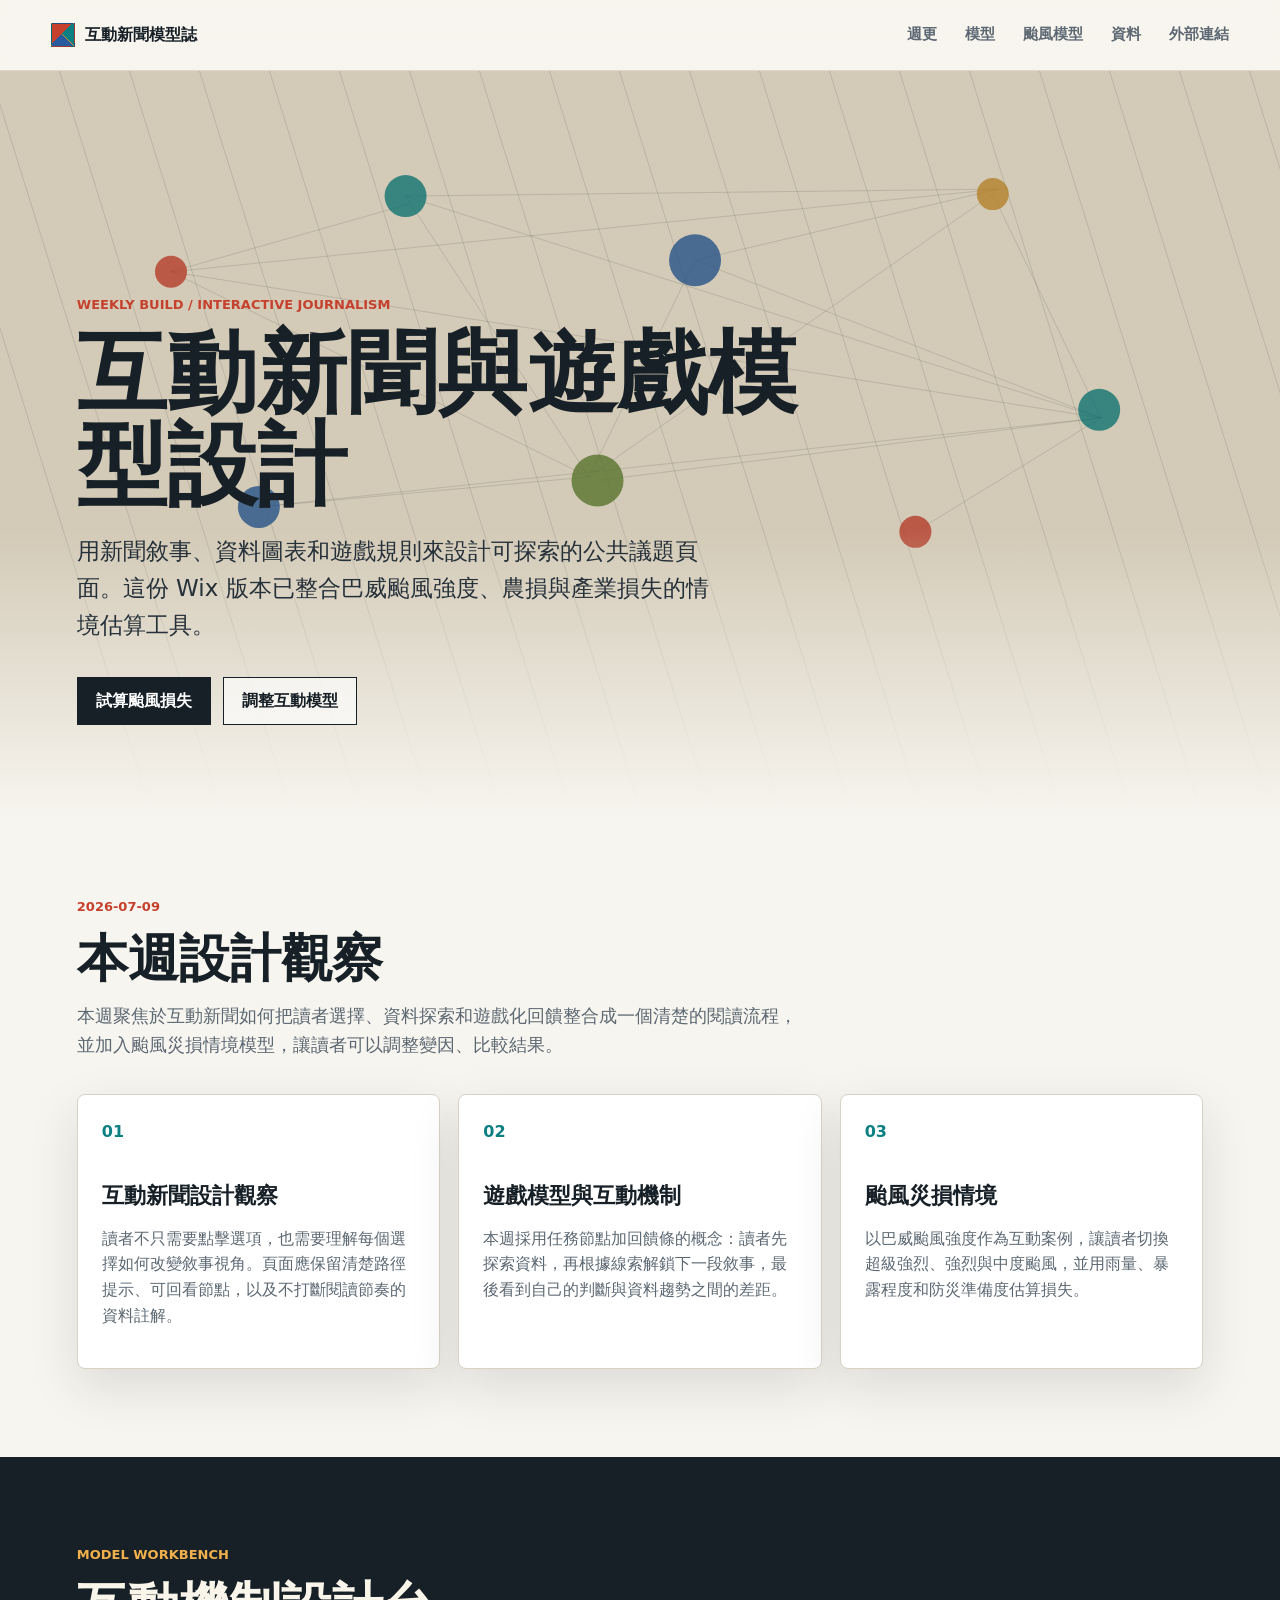
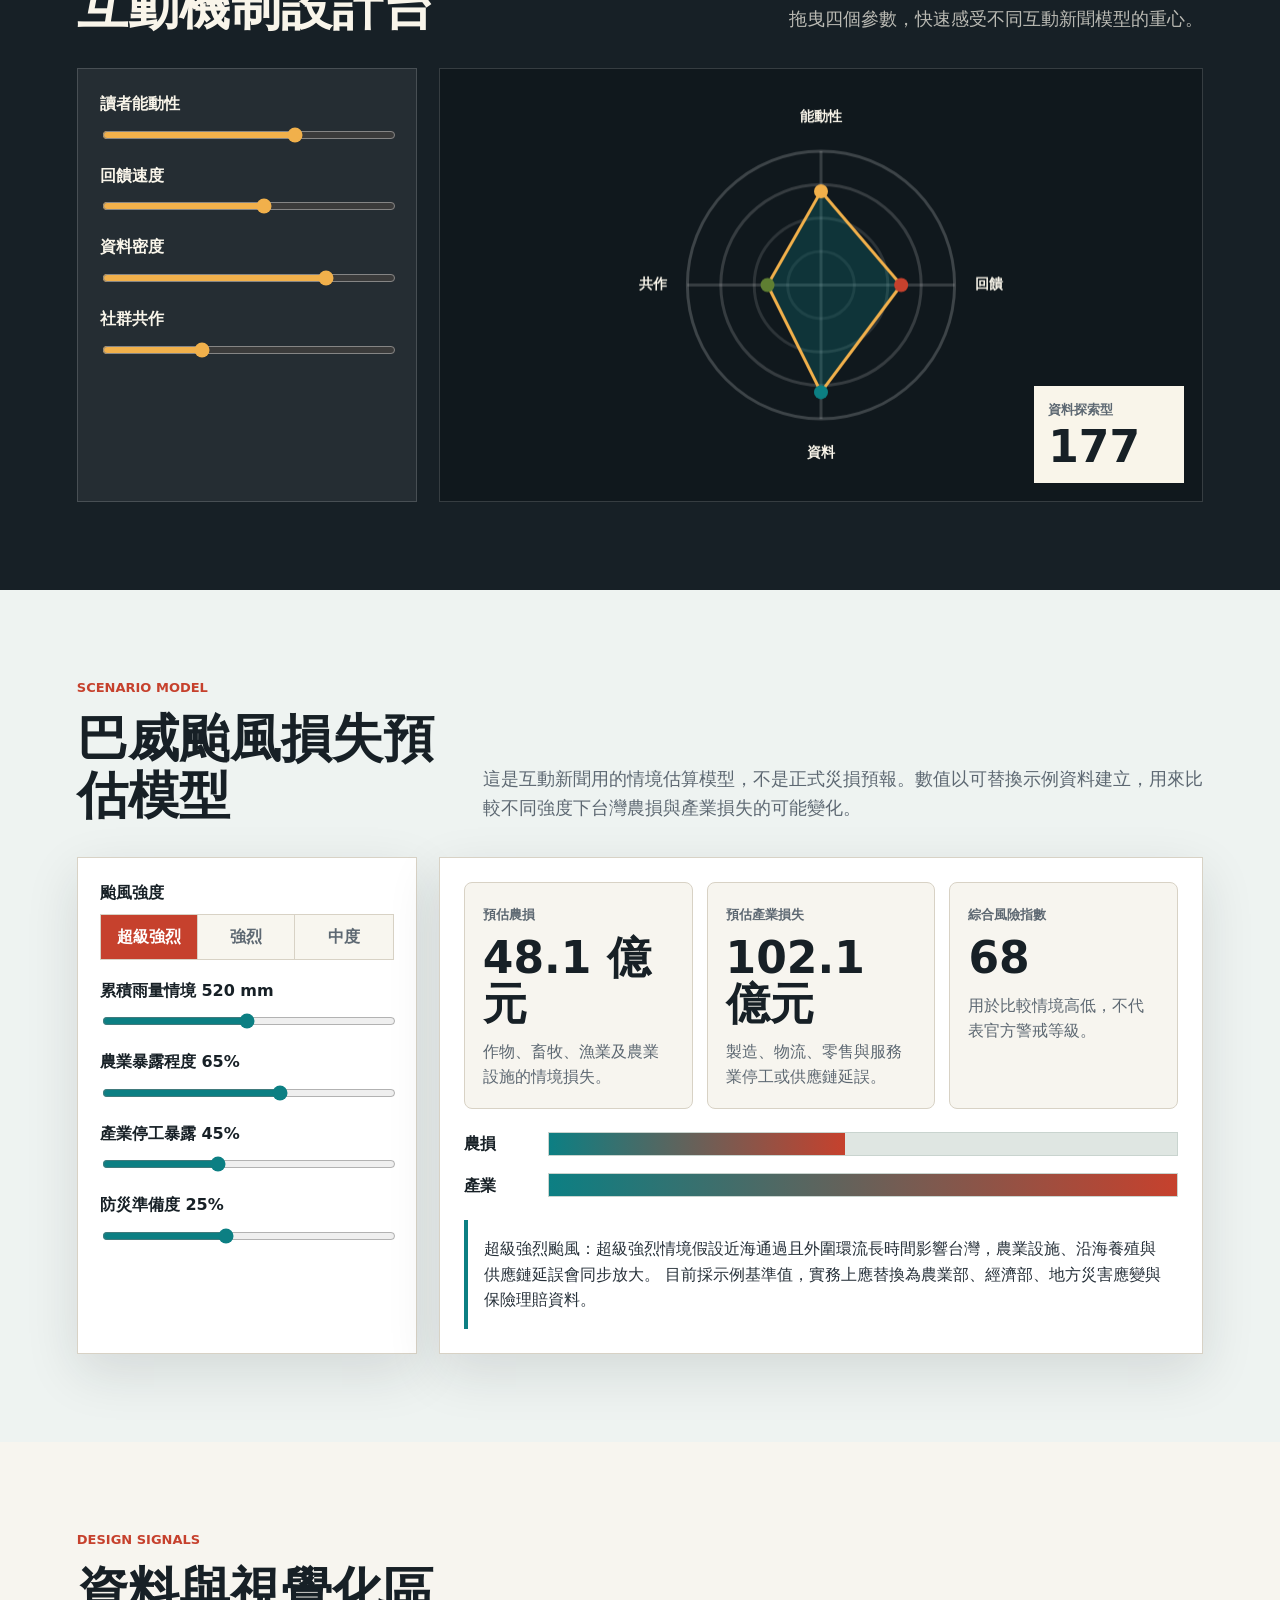
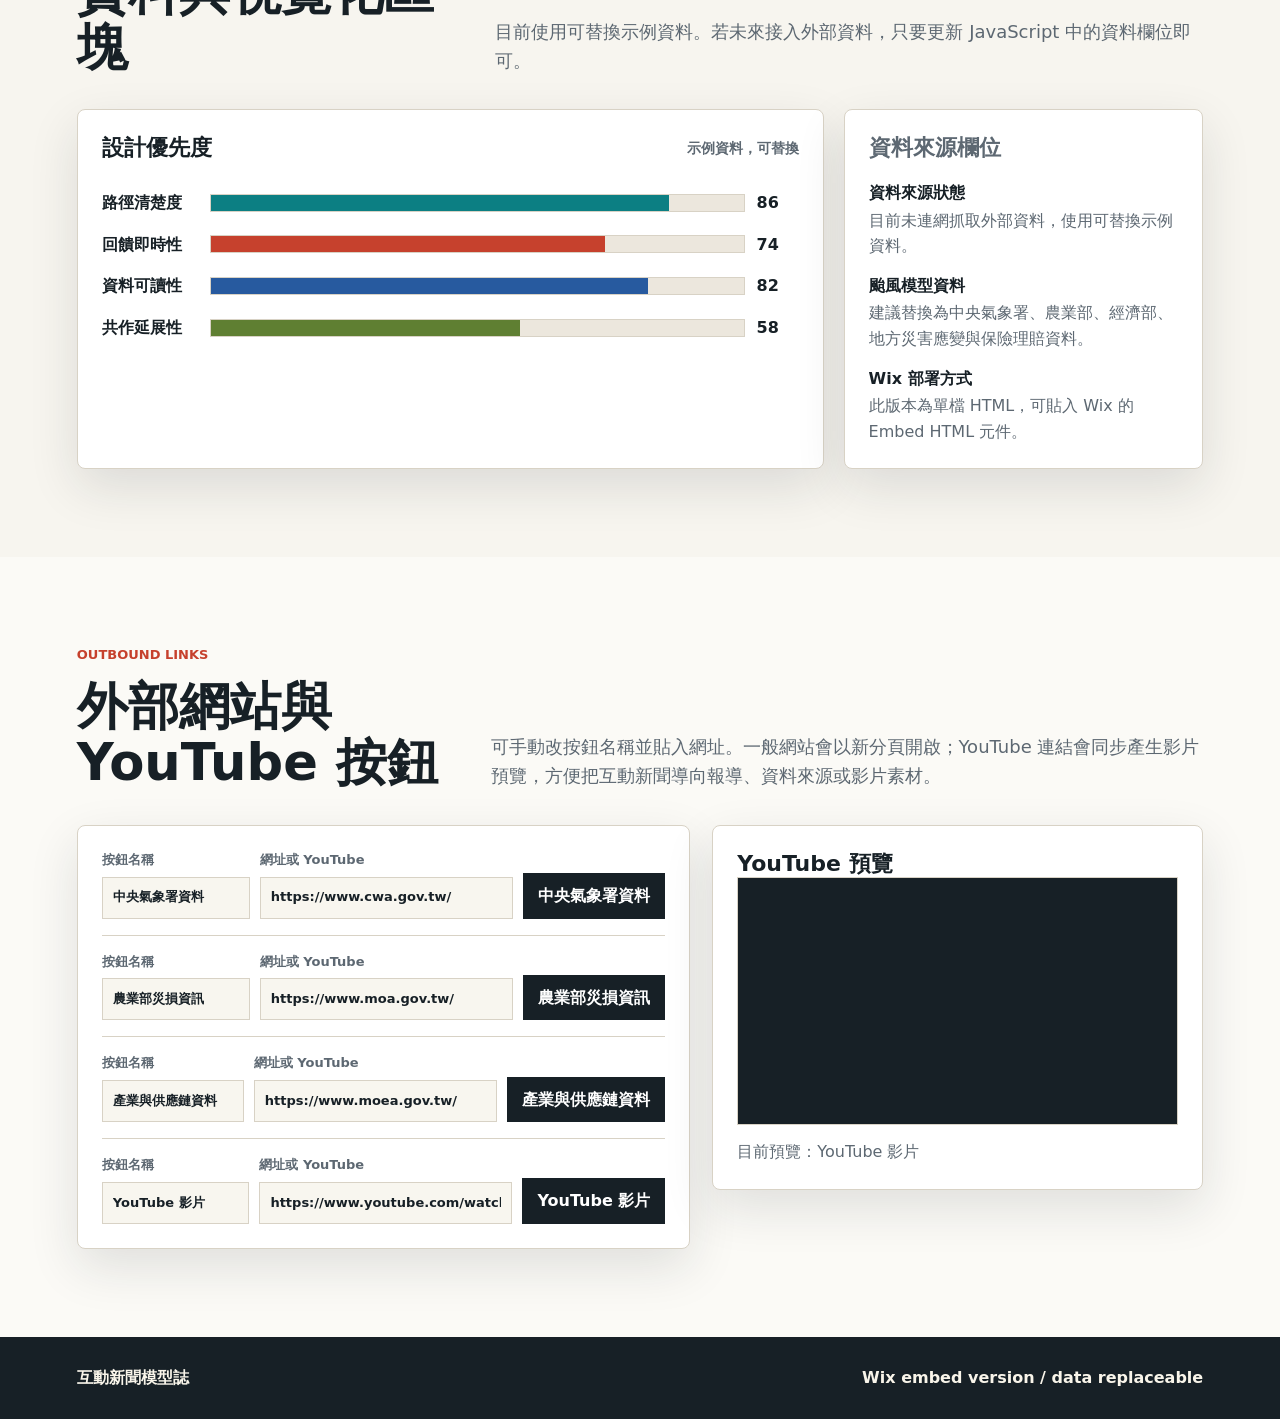
==== index.html @ fbb97464 "Add interactive news webpage" ====
<!doctype html>
<html lang="zh-Hant">
  <head>
    <meta charset="utf-8">
    <meta name="viewport" content="width=device-width, initial-scale=1">
    <title>互動新聞與遊戲模型設計</title>
    <style>
      :root {
        color-scheme: light;
        --ink: #172026;
        --muted: #5d6872;
        --paper: #f7f5ef;
        --surface: #ffffff;
        --line: #d8d2c5;
        --red: #c6412d;
        --teal: #0c7f83;
        --blue: #275a9f;
        --green: #5f7f32;
        --gold: #c6902f;
        --shadow: 0 18px 50px rgba(23, 32, 38, 0.12);
      }

      * {
        box-sizing: border-box;
      }

      html {
        scroll-behavior: smooth;
      }

      body {
        margin: 0;
        min-width: 320px;
        color: var(--ink);
        background: var(--paper);
        font-family: "Noto Sans TC", "Microsoft JhengHei", system-ui, sans-serif;
        line-height: 1.6;
      }

      a {
        color: inherit;
        text-decoration: none;
      }

      .site-header {
        position: sticky;
        top: 0;
        z-index: 20;
        display: flex;
        align-items: center;
        justify-content: space-between;
        width: 100%;
        padding: 16px clamp(18px, 4vw, 56px);
        background: rgba(247, 245, 239, 0.94);
        border-bottom: 1px solid rgba(216, 210, 197, 0.78);
        backdrop-filter: blur(16px);
      }

      .brand,
      .site-nav,
      .hero-actions,
      .chart-head,
      .site-footer {
        display: flex;
        align-items: center;
      }

      .brand {
        gap: 10px;
        font-weight: 800;
      }

      .brand-mark {
        width: 24px;
        height: 24px;
        background:
          linear-gradient(135deg, var(--red) 0 45%, transparent 45%),
          linear-gradient(225deg, var(--teal) 0 48%, transparent 48%),
          linear-gradient(45deg, var(--blue) 0 50%, var(--gold) 50%);
        border: 1px solid rgba(23, 32, 38, 0.24);
      }

      .site-nav {
        gap: clamp(10px, 2.5vw, 28px);
        color: var(--muted);
        font-size: 15px;
        font-weight: 700;
      }

      .site-nav a {
        padding: 6px 0;
        border-bottom: 2px solid transparent;
      }

      .site-nav a:hover {
        color: var(--ink);
        border-color: var(--red);
      }

      .hero {
        position: relative;
        min-height: 82vh;
        overflow: hidden;
        display: grid;
        align-items: end;
        padding: 92px clamp(20px, 6vw, 88px) 84px;
        background: #e8e3d8;
      }

      .hero::after {
        position: absolute;
        inset: auto 0 0;
        height: 38%;
        content: "";
        background: linear-gradient(0deg, rgba(247, 245, 239, 0.97), rgba(247, 245, 239, 0));
        pointer-events: none;
      }

      .hero-canvas {
        position: absolute;
        inset: 0;
        width: 100%;
        height: 100%;
        mix-blend-mode: multiply;
      }

      .hero-content {
        position: relative;
        z-index: 2;
        max-width: 820px;
      }

      .eyebrow {
        margin: 0 0 12px;
        color: var(--red);
        font-size: 13px;
        font-weight: 900;
        letter-spacing: 0;
        text-transform: uppercase;
      }

      h1,
      h2,
      h3,
      p {
        overflow-wrap: anywhere;
      }

      h1 {
        margin: 0;
        max-width: 780px;
        font-size: clamp(42px, 7vw, 94px);
        line-height: 1.02;
        letter-spacing: 0;
      }

      h2 {
        margin: 0;
        font-size: clamp(30px, 4vw, 56px);
        line-height: 1.1;
        letter-spacing: 0;
      }

      h3 {
        margin: 0;
        font-size: 22px;
        line-height: 1.25;
      }

      .hero-copy {
        max-width: 650px;
        margin: 22px 0 0;
        color: #263039;
        font-size: clamp(18px, 2vw, 23px);
      }

      .hero-actions {
        flex-wrap: wrap;
        gap: 12px;
        margin-top: 34px;
      }

      .primary-action,
      .secondary-action {
        min-height: 46px;
        padding: 10px 18px;
        border: 1px solid var(--ink);
        font-weight: 900;
      }

      .primary-action {
        color: #fff;
        background: var(--ink);
      }

      .secondary-action {
        background: rgba(255, 255, 255, 0.64);
      }

      .section {
        padding: 88px clamp(20px, 6vw, 88px);
      }

      .section-head {
        max-width: 860px;
        margin-bottom: 34px;
      }

      .section-head.compact {
        display: flex;
        align-items: end;
        justify-content: space-between;
        gap: 24px;
        max-width: none;
      }

      .section-head p:not(.eyebrow) {
        max-width: 720px;
        margin: 16px 0 0;
        color: var(--muted);
        font-size: 18px;
      }

      .feature-grid {
        display: grid;
        grid-template-columns: repeat(3, minmax(0, 1fr));
        gap: 18px;
      }

      .feature-card,
      .chart-panel,
      .notes-panel,
      .typhoon-controls,
      .typhoon-results {
        border: 1px solid var(--line);
        background: var(--surface);
        box-shadow: var(--shadow);
      }

      .feature-card {
        min-height: 250px;
        padding: 24px;
        border-radius: 8px;
      }

      .card-index {
        display: inline-block;
        margin-bottom: 38px;
        color: var(--teal);
        font-weight: 900;
      }

      .feature-card p,
      .notes-panel {
        color: var(--muted);
      }

      .model-section {
        color: #f9f5ea;
        background: #172026;
      }

      .model-section .eyebrow {
        color: #f1b04b;
      }

      .model-section .section-head p:not(.eyebrow) {
        color: rgba(249, 245, 234, 0.72);
      }

      .workbench,
      .typhoon-model {
        display: grid;
        grid-template-columns: minmax(230px, 340px) minmax(0, 1fr);
        gap: 22px;
        align-items: stretch;
      }

      .control-panel,
      .typhoon-controls {
        display: grid;
        align-content: start;
        gap: 18px;
        padding: 22px;
      }

      .control-panel {
        border: 1px solid rgba(255, 255, 255, 0.16);
        background: rgba(255, 255, 255, 0.06);
      }

      .control-panel label,
      .typhoon-controls label,
      .control-group {
        display: grid;
        gap: 8px;
        font-weight: 800;
      }

      input[type="range"] {
        width: 100%;
        accent-color: var(--teal);
      }

      .control-panel input[type="range"] {
        accent-color: #f1b04b;
      }

      .model-stage {
        position: relative;
        min-height: 420px;
        overflow: hidden;
        border: 1px solid rgba(255, 255, 255, 0.16);
        background: #10181d;
      }

      #modelCanvas {
        display: block;
        width: 100%;
        height: 100%;
      }

      .model-readout {
        position: absolute;
        right: 18px;
        bottom: 18px;
        display: grid;
        gap: 4px;
        min-width: 150px;
        padding: 14px;
        color: var(--ink);
        background: #f9f5ea;
      }

      .model-readout span,
      .impact-card span {
        color: var(--muted);
        font-size: 13px;
        font-weight: 900;
      }

      .model-readout strong {
        font-size: 44px;
        line-height: 1;
      }

      .typhoon-section {
        background: #eef3f1;
      }

      .segmented-control {
        display: grid;
        grid-template-columns: repeat(3, minmax(0, 1fr));
        border: 1px solid var(--line);
      }

      .segmented-control button {
        min-height: 44px;
        padding: 8px 10px;
        color: var(--muted);
        background: #f8f6ef;
        border: 0;
        border-right: 1px solid var(--line);
        font: inherit;
        font-weight: 900;
        cursor: pointer;
      }

      .segmented-control button:last-child {
        border-right: 0;
      }

      .segmented-control button.is-active {
        color: #fff;
        background: var(--red);
      }

      .typhoon-results {
        display: grid;
        gap: 22px;
        padding: 24px;
      }

      .impact-cards {
        display: grid;
        grid-template-columns: repeat(3, minmax(0, 1fr));
        gap: 14px;
      }

      .impact-card {
        min-height: 172px;
        padding: 18px;
        background: #f7f5ef;
        border: 1px solid var(--line);
        border-radius: 8px;
      }

      .impact-card strong {
        display: block;
        margin-top: 8px;
        font-size: clamp(28px, 4vw, 44px);
        line-height: 1.05;
      }

      .impact-card p {
        margin: 12px 0 0;
        color: var(--muted);
      }

      .loss-chart,
      .bar-chart {
        display: grid;
        gap: 16px;
      }

      .loss-row,
      .bar-row {
        display: grid;
        grid-template-columns: 96px minmax(0, 1fr) 42px;
        gap: 12px;
        align-items: center;
        font-weight: 900;
      }

      .loss-row {
        grid-template-columns: 72px minmax(0, 1fr);
      }

      .loss-track,
      .bar-track {
        height: 24px;
        overflow: hidden;
        background: #dfe6e2;
        border: 1px solid #c9d4cf;
      }

      .bar-track {
        height: 18px;
        background: #ece7dd;
        border-color: var(--line);
      }

      .loss-track i,
      .bar-fill {
        display: block;
        height: 100%;
      }

      .loss-track i {
        width: 0%;
        background: linear-gradient(90deg, var(--teal), var(--red));
      }

      .bar-fill {
        width: var(--bar);
        background: var(--bar-color);
      }

      .scenario-note {
        padding: 16px;
        color: #263039;
        background: #fff;
        border-left: 4px solid var(--teal);
      }

      .signals-layout {
        display: grid;
        grid-template-columns: minmax(0, 1.35fr) minmax(260px, 0.65fr);
        gap: 20px;
      }

      .chart-panel,
      .notes-panel {
        padding: 24px;
        border-radius: 8px;
      }

      .chart-head {
        justify-content: space-between;
        gap: 16px;
        margin-bottom: 28px;
      }

      .chart-head span {
        color: var(--muted);
        font-size: 14px;
        font-weight: 800;
      }

      .source-list {
        display: grid;
        gap: 14px;
        margin: 18px 0 0;
      }

      .source-list dt {
        color: var(--ink);
        font-weight: 900;
      }

      .source-list dd {
        margin: 2px 0 0;
      }

      .exports-section {
        background: #fbfaf6;
      }

      .export-builder {
        display: grid;
        grid-template-columns: minmax(0, 1fr) minmax(320px, 0.8fr);
        gap: 22px;
        align-items: start;
      }

      .link-editor,
      .video-preview-panel {
        padding: 24px;
        background: var(--surface);
        border: 1px solid var(--line);
        border-radius: 8px;
        box-shadow: var(--shadow);
      }

      .link-editor {
        display: grid;
        gap: 16px;
      }

      .link-row {
        display: grid;
        grid-template-columns: minmax(130px, 0.7fr) minmax(180px, 1.2fr) auto;
        gap: 10px;
        align-items: end;
        padding-bottom: 16px;
        border-bottom: 1px solid var(--line);
      }

      .link-row:last-child {
        padding-bottom: 0;
        border-bottom: 0;
      }

      .link-row label {
        display: grid;
        gap: 6px;
        color: var(--muted);
        font-size: 13px;
        font-weight: 900;
      }

      .link-row input {
        width: 100%;
        min-height: 42px;
        padding: 9px 10px;
        color: var(--ink);
        background: #f8f6ef;
        border: 1px solid var(--line);
        font: inherit;
      }

      .export-button {
        display: inline-flex;
        align-items: center;
        justify-content: center;
        min-height: 42px;
        min-width: 118px;
        padding: 9px 14px;
        color: #fff;
        background: var(--ink);
        border: 1px solid var(--ink);
        font-weight: 900;
        text-align: center;
      }

      .export-button.is-empty {
        color: var(--muted);
        background: #ece7dd;
        border-color: var(--line);
        pointer-events: none;
      }

      .video-frame {
        position: relative;
        overflow: hidden;
        aspect-ratio: 16 / 9;
        background: #172026;
        border: 1px solid var(--line);
      }

      .video-frame iframe {
        position: absolute;
        inset: 0;
        width: 100%;
        height: 100%;
        border: 0;
      }

      .video-placeholder {
        display: grid;
        place-items: center;
        width: 100%;
        height: 100%;
        padding: 20px;
        color: #f9f5ea;
        text-align: center;
      }

      .preview-caption {
        margin: 14px 0 0;
        color: var(--muted);
      }

      .site-footer {
        justify-content: space-between;
        gap: 18px;
        padding: 28px clamp(20px, 6vw, 88px);
        color: #f9f5ea;
        background: var(--ink);
        font-weight: 800;
      }

      @media (max-width: 860px) {
        .site-header,
        .section-head.compact,
        .site-footer {
          align-items: flex-start;
          flex-direction: column;
        }

        .site-nav {
          width: 100%;
          justify-content: space-between;
          flex-wrap: wrap;
        }

        .feature-grid,
        .workbench,
        .typhoon-model,
        .impact-cards,
        .signals-layout,
        .export-builder,
        .link-row {
          grid-template-columns: 1fr;
        }

        .model-stage {
          min-height: 360px;
        }
      }

      @media (max-width: 560px) {
        .hero-actions {
          align-items: stretch;
          flex-direction: column;
        }

        .primary-action,
        .secondary-action {
          text-align: center;
        }

        .section {
          padding-top: 64px;
          padding-bottom: 64px;
        }

        .bar-row,
        .loss-row {
          grid-template-columns: 1fr;
        }

        .export-button {
          width: 100%;
        }
      }
    </style>
  </head>
  <body>
    <header class="site-header">
      <a class="brand" href="#top" aria-label="回到首頁">
        <span class="brand-mark" aria-hidden="true"></span>
        <span>互動新聞模型誌</span>
      </a>
      <nav class="site-nav" aria-label="主選單">
        <a href="#weekly">週更</a>
        <a href="#model">模型</a>
        <a href="#typhoon">颱風模型</a>
        <a href="#signals">資料</a>
        <a href="#exports">外部連結</a>
      </nav>
    </header>

    <main id="top">
      <section class="hero" aria-labelledby="hero-title">
        <canvas id="heroCanvas" class="hero-canvas" aria-hidden="true"></canvas>
        <div class="hero-content">
          <p class="eyebrow">Weekly build / interactive journalism</p>
          <h1 id="hero-title">互動新聞與遊戲模型設計</h1>
          <p class="hero-copy">
            用新聞敘事、資料圖表和遊戲規則來設計可探索的公共議題頁面。這份 Wix 版本已整合巴威颱風強度、農損與產業損失的情境估算工具。
          </p>
          <div class="hero-actions" aria-label="主要操作">
            <a class="primary-action" href="#typhoon">試算颱風損失</a>
            <a class="secondary-action" href="#model">調整互動模型</a>
          </div>
        </div>
      </section>

      <section id="weekly" class="section" aria-labelledby="weekly-title">
        <div class="section-head">
          <p class="eyebrow">2026-07-09</p>
          <h2 id="weekly-title">本週設計觀察</h2>
          <p>
            本週聚焦於互動新聞如何把讀者選擇、資料探索和遊戲化回饋整合成一個清楚的閱讀流程，並加入颱風災損情境模型，讓讀者可以調整變因、比較結果。
          </p>
        </div>
        <div class="feature-grid">
          <article class="feature-card">
            <span class="card-index">01</span>
            <h3>互動新聞設計觀察</h3>
            <p>讀者不只需要點擊選項，也需要理解每個選擇如何改變敘事視角。頁面應保留清楚路徑提示、可回看節點，以及不打斷閱讀節奏的資料註解。</p>
          </article>
          <article class="feature-card">
            <span class="card-index">02</span>
            <h3>遊戲模型與互動機制</h3>
            <p>本週採用任務節點加回饋條的概念：讀者先探索資料，再根據線索解鎖下一段敘事，最後看到自己的判斷與資料趨勢之間的差距。</p>
          </article>
          <article class="feature-card">
            <span class="card-index">03</span>
            <h3>颱風災損情境</h3>
            <p>以巴威颱風強度作為互動案例，讓讀者切換超級強烈、強烈與中度颱風，並用雨量、暴露程度和防災準備度估算損失。</p>
          </article>
        </div>
      </section>

      <section id="model" class="section model-section" aria-labelledby="model-title">
        <div class="section-head compact">
          <div>
            <p class="eyebrow">Model workbench</p>
            <h2 id="model-title">互動機制設計台</h2>
          </div>
          <p>拖曳四個參數，快速感受不同互動新聞模型的重心。</p>
        </div>
        <div class="workbench">
          <div class="control-panel" aria-label="互動模型參數">
            <label><span>讀者能動性</span><input id="agencyInput" type="range" min="1" max="10" value="7"></label>
            <label><span>回饋速度</span><input id="feedbackInput" type="range" min="1" max="10" value="6"></label>
            <label><span>資料密度</span><input id="dataInput" type="range" min="1" max="10" value="8"></label>
            <label><span>社群共作</span><input id="socialInput" type="range" min="1" max="10" value="4"></label>
          </div>
          <div class="model-stage">
            <canvas id="modelCanvas" width="920" height="520" aria-label="互動模型雷達圖"></canvas>
            <div class="model-readout" aria-live="polite">
              <span id="modelType">資料探索型</span>
              <strong id="modelScore">76</strong>
            </div>
          </div>
        </div>
      </section>

      <section id="typhoon" class="section typhoon-section" aria-labelledby="typhoon-title">
        <div class="section-head compact">
          <div>
            <p class="eyebrow">Scenario model</p>
            <h2 id="typhoon-title">巴威颱風損失預估模型</h2>
          </div>
          <p>這是互動新聞用的情境估算模型，不是正式災損預報。數值以可替換示例資料建立，用來比較不同強度下台灣農損與產業損失的可能變化。</p>
        </div>

        <div class="typhoon-model">
          <div class="typhoon-controls" aria-label="巴威颱風情境參數">
            <div class="control-group">
              <span>颱風強度</span>
              <div class="segmented-control" id="typhoonIntensity" role="radiogroup" aria-label="選擇颱風強度">
                <button type="button" class="is-active" data-intensity="super" role="radio" aria-checked="true">超級強烈</button>
                <button type="button" data-intensity="severe" role="radio" aria-checked="false">強烈</button>
                <button type="button" data-intensity="moderate" role="radio" aria-checked="false">中度</button>
              </div>
            </div>
            <label><span>累積雨量情境 <strong id="rainfallValue">520 mm</strong></span><input id="rainfallInput" type="range" min="150" max="900" step="10" value="520"></label>
            <label><span>農業暴露程度 <strong id="cropValue">65%</strong></span><input id="cropInput" type="range" min="10" max="100" step="5" value="65"></label>
            <label><span>產業停工暴露 <strong id="industryValue">45%</strong></span><input id="industryInput" type="range" min="10" max="100" step="5" value="45"></label>
            <label><span>防災準備度 <strong id="preparednessValue">25%</strong></span><input id="preparednessInput" type="range" min="0" max="60" step="5" value="25"></label>
          </div>

          <div class="typhoon-results" aria-live="polite">
            <div class="impact-cards">
              <article class="impact-card">
                <span>預估農損</span>
                <strong id="agriLoss">0 億元</strong>
                <p>作物、畜牧、漁業及農業設施的情境損失。</p>
              </article>
              <article class="impact-card">
                <span>預估產業損失</span>
                <strong id="industryLoss">0 億元</strong>
                <p>製造、物流、零售與服務業停工或供應鏈延誤。</p>
              </article>
              <article class="impact-card">
                <span>綜合風險指數</span>
                <strong id="riskIndex">0</strong>
                <p>用於比較情境高低，不代表官方警戒等級。</p>
              </article>
            </div>
            <div class="loss-chart" aria-label="農損與產業損失比較圖">
              <div class="loss-row"><span>農損</span><div class="loss-track"><i id="agriBar"></i></div></div>
              <div class="loss-row"><span>產業</span><div class="loss-track"><i id="industryBar"></i></div></div>
            </div>
            <div class="scenario-note" id="scenarioNote">請調整參數查看不同巴威颱風強度情境。</div>
          </div>
        </div>
      </section>

      <section id="signals" class="section" aria-labelledby="signals-title">
        <div class="section-head compact">
          <div>
            <p class="eyebrow">Design signals</p>
            <h2 id="signals-title">資料與視覺化區塊</h2>
          </div>
          <p>目前使用可替換示例資料。若未來接入外部資料，只要更新 JavaScript 中的資料欄位即可。</p>
        </div>
        <div class="signals-layout">
          <div class="chart-panel">
            <div class="chart-head">
              <h3>設計優先度</h3>
              <span>示例資料，可替換</span>
            </div>
            <div class="bar-chart" id="priorityChart" aria-label="設計優先度長條圖"></div>
          </div>
          <div class="notes-panel">
            <h3>資料來源欄位</h3>
            <dl class="source-list">
              <div><dt>資料來源狀態</dt><dd>目前未連網抓取外部資料，使用可替換示例資料。</dd></div>
              <div><dt>颱風模型資料</dt><dd>建議替換為中央氣象署、農業部、經濟部、地方災害應變與保險理賠資料。</dd></div>
              <div><dt>Wix 部署方式</dt><dd>此版本為單檔 HTML，可貼入 Wix 的 Embed HTML 元件。</dd></div>
            </dl>
          </div>
        </div>
      </section>

      <section id="exports" class="section exports-section" aria-labelledby="exports-title">
        <div class="section-head compact">
          <div>
            <p class="eyebrow">Outbound links</p>
            <h2 id="exports-title">外部網站與 YouTube 按鈕</h2>
          </div>
          <p>
            可手動改按鈕名稱並貼入網址。一般網站會以新分頁開啟；YouTube 連結會同步產生影片預覽，方便把互動新聞導向報導、資料來源或影片素材。
          </p>
        </div>

        <div class="export-builder">
          <div class="link-editor" aria-label="外部連結按鈕設定">
            <div class="link-row">
              <label>按鈕名稱<input class="link-label-input" value="中央氣象署資料"></label>
              <label>網址或 YouTube<input class="link-url-input" value="https://www.cwa.gov.tw/"></label>
              <a class="export-button" href="https://www.cwa.gov.tw/" target="_blank" rel="noopener">中央氣象署資料</a>
            </div>
            <div class="link-row">
              <label>按鈕名稱<input class="link-label-input" value="農業部災損資訊"></label>
              <label>網址或 YouTube<input class="link-url-input" value="https://www.moa.gov.tw/"></label>
              <a class="export-button" href="https://www.moa.gov.tw/" target="_blank" rel="noopener">農業部災損資訊</a>
            </div>
            <div class="link-row">
              <label>按鈕名稱<input class="link-label-input" value="產業與供應鏈資料"></label>
              <label>網址或 YouTube<input class="link-url-input" value="https://www.moea.gov.tw/"></label>
              <a class="export-button" href="https://www.moea.gov.tw/" target="_blank" rel="noopener">產業與供應鏈資料</a>
            </div>
            <div class="link-row">
              <label>按鈕名稱<input class="link-label-input" value="YouTube 影片"></label>
              <label>網址或 YouTube<input class="link-url-input" value="https://www.youtube.com/watch?v=dQw4w9WgXcQ"></label>
              <a class="export-button" href="https://www.youtube.com/watch?v=dQw4w9WgXcQ" target="_blank" rel="noopener">YouTube 影片</a>
            </div>
          </div>

          <div class="video-preview-panel">
            <h3>YouTube 預覽</h3>
            <div class="video-frame" id="youtubePreview">
              <div class="video-placeholder">貼入 YouTube 連結後，這裡會顯示影片預覽。</div>
            </div>
            <p class="preview-caption" id="previewCaption">目前預覽：YouTube 影片</p>
          </div>
        </div>
      </section>
    </main>

    <footer class="site-footer">
      <span>互動新聞模型誌</span>
      <span>Wix embed version / data replaceable</span>
    </footer>

    <script>
      const weeklySignals = [
        { label: "路徑清楚度", value: 86, color: "#0c7f83" },
        { label: "回饋即時性", value: 74, color: "#c6412d" },
        { label: "資料可讀性", value: 82, color: "#275a9f" },
        { label: "共作延展性", value: 58, color: "#5f7f32" }
      ];

      const typhoonScenarios = {
        super: {
          label: "超級強烈颱風",
          baseAgri: 52,
          baseIndustry: 108,
          note: "超級強烈情境假設近海通過且外圍環流長時間影響台灣，農業設施、沿海養殖與供應鏈延誤會同步放大。"
        },
        severe: {
          label: "強烈颱風",
          baseAgri: 28,
          baseIndustry: 58,
          note: "強烈情境假設風雨集中在迎風面與都會通勤帶，農損以作物倒伏和設施受損為主，產業損失以停工與物流延誤為主。"
        },
        moderate: {
          label: "中度颱風",
          baseAgri: 12,
          baseIndustry: 24,
          note: "中度情境假設災損較局部，主要受累積雨量、易淹水農區和臨時停班停工範圍影響。"
        }
      };

      let activeTyphoonIntensity = "super";

      const controls = {
        agency: document.querySelector("#agencyInput"),
        feedback: document.querySelector("#feedbackInput"),
        data: document.querySelector("#dataInput"),
        social: document.querySelector("#socialInput")
      };

      const modelCanvas = document.querySelector("#modelCanvas");
      const heroCanvas = document.querySelector("#heroCanvas");
      const modelCtx = modelCanvas ? modelCanvas.getContext("2d") : null;
      const heroCtx = heroCanvas ? heroCanvas.getContext("2d") : null;

      function resizeCanvasToDisplaySize(canvas, context) {
        const ratio = window.devicePixelRatio || 1;
        const width = Math.floor(canvas.clientWidth * ratio);
        const height = Math.floor(canvas.clientHeight * ratio);
        if (canvas.width !== width || canvas.height !== height) {
          canvas.width = width;
          canvas.height = height;
          context.setTransform(ratio, 0, 0, ratio, 0, 0);
        }
      }

      function renderPriorityChart() {
        const chart = document.querySelector("#priorityChart");
        if (!chart) return;
        chart.innerHTML = weeklySignals.map((item) => `
          <div class="bar-row">
            <span>${item.label}</span>
            <span class="bar-track" aria-hidden="true">
              <span class="bar-fill" style="--bar:${item.value}%;--bar-color:${item.color};"></span>
            </span>
            <span>${item.value}</span>
          </div>
        `).join("");
      }

      function getControlValues() {
        return {
          agency: Number(controls.agency.value),
          feedback: Number(controls.feedback.value),
          data: Number(controls.data.value),
          social: Number(controls.social.value)
        };
      }

      function classifyModel(values) {
        if (values.data >= 7 && values.agency >= 6) return "資料探索型";
        if (values.feedback >= 8) return "即時回饋型";
        if (values.social >= 7) return "共作任務型";
        return "線性導覽型";
      }

      function drawModel() {
        if (!modelCanvas || !modelCtx) return;
        resizeCanvasToDisplaySize(modelCanvas, modelCtx);
        const width = modelCanvas.clientWidth;
        const height = modelCanvas.clientHeight;
        const values = getControlValues();
        const score = Math.round(values.agency * 8.5 + values.feedback * 6.5 + values.data * 7.5 + values.social * 4.5);
        const points = [
          { label: "能動性", value: values.agency, angle: -Math.PI / 2, color: "#f1b04b" },
          { label: "回饋", value: values.feedback, angle: 0, color: "#c6412d" },
          { label: "資料", value: values.data, angle: Math.PI / 2, color: "#0c7f83" },
          { label: "共作", value: values.social, angle: Math.PI, color: "#5f7f32" }
        ];
        const centerX = width * 0.5;
        const centerY = height * 0.5;
        const radius = Math.min(width, height) * 0.31;

        modelCtx.clearRect(0, 0, width, height);
        modelCtx.fillStyle = "#10181d";
        modelCtx.fillRect(0, 0, width, height);

        for (let ring = 1; ring <= 4; ring += 1) {
          modelCtx.beginPath();
          modelCtx.arc(centerX, centerY, (radius / 4) * ring, 0, Math.PI * 2);
          modelCtx.strokeStyle = `rgba(255,255,255,${0.05 + ring * 0.035})`;
          modelCtx.stroke();
        }

        points.forEach((point) => {
          const endX = centerX + Math.cos(point.angle) * radius;
          const endY = centerY + Math.sin(point.angle) * radius;
          modelCtx.beginPath();
          modelCtx.moveTo(centerX, centerY);
          modelCtx.lineTo(endX, endY);
          modelCtx.strokeStyle = "rgba(255,255,255,0.16)";
          modelCtx.stroke();
        });

        modelCtx.beginPath();
        points.forEach((point, index) => {
          const pointRadius = radius * (point.value / 10);
          const x = centerX + Math.cos(point.angle) * pointRadius;
          const y = centerY + Math.sin(point.angle) * pointRadius;
          if (index === 0) modelCtx.moveTo(x, y);
          else modelCtx.lineTo(x, y);
        });
        modelCtx.closePath();
        modelCtx.fillStyle = "rgba(12,127,131,0.28)";
        modelCtx.strokeStyle = "#f1b04b";
        modelCtx.lineWidth = 3;
        modelCtx.fill();
        modelCtx.stroke();

        points.forEach((point) => {
          const pointRadius = radius * (point.value / 10);
          const x = centerX + Math.cos(point.angle) * pointRadius;
          const y = centerY + Math.sin(point.angle) * pointRadius;
          const labelX = centerX + Math.cos(point.angle) * (radius + 34);
          const labelY = centerY + Math.sin(point.angle) * (radius + 34);
          modelCtx.beginPath();
          modelCtx.arc(x, y, 7, 0, Math.PI * 2);
          modelCtx.fillStyle = point.color;
          modelCtx.fill();
          modelCtx.fillStyle = "#f9f5ea";
          modelCtx.font = "700 14px Microsoft JhengHei, sans-serif";
          modelCtx.textAlign = "center";
          modelCtx.textBaseline = "middle";
          modelCtx.fillText(point.label, labelX, labelY);
        });

        document.querySelector("#modelType").textContent = classifyModel(values);
        document.querySelector("#modelScore").textContent = String(score);
      }

      function formatMoney(value) {
        return `${value.toFixed(1)} 億元`;
      }

      function renderTyphoonModel() {
        const scenario = typhoonScenarios[activeTyphoonIntensity];
        const rainfall = Number(document.querySelector("#rainfallInput").value);
        const cropExposure = Number(document.querySelector("#cropInput").value);
        const industryExposure = Number(document.querySelector("#industryInput").value);
        const preparedness = Number(document.querySelector("#preparednessInput").value);
        const rainfallFactor = rainfall / 520;
        const cropFactor = cropExposure / 65;
        const industryFactor = industryExposure / 45;
        const preparationFactor = 1 - preparedness / 100;
        const agri = scenario.baseAgri * (0.58 * rainfallFactor + 0.42 * cropFactor) * (0.7 + 0.3 * preparationFactor);
        const industry = scenario.baseIndustry * (0.36 * rainfallFactor + 0.64 * industryFactor) * (0.78 + 0.22 * preparationFactor);
        const risk = Math.min(100, Math.round((agri / 70) * 34 + (industry / 140) * 46 + (rainfall / 900) * 20));
        const maxLoss = Math.max(agri, industry, 1);

        document.querySelector("#rainfallValue").textContent = `${rainfall} mm`;
        document.querySelector("#cropValue").textContent = `${cropExposure}%`;
        document.querySelector("#industryValue").textContent = `${industryExposure}%`;
        document.querySelector("#preparednessValue").textContent = `${preparedness}%`;
        document.querySelector("#agriLoss").textContent = formatMoney(agri);
        document.querySelector("#industryLoss").textContent = formatMoney(industry);
        document.querySelector("#riskIndex").textContent = String(risk);
        document.querySelector("#scenarioNote").textContent =
          `${scenario.label}：${scenario.note} 目前採示例基準值，實務上應替換為農業部、經濟部、地方災害應變與保險理賠資料。`;
        document.querySelector("#agriBar").style.width = `${Math.max(6, (agri / maxLoss) * 100)}%`;
        document.querySelector("#industryBar").style.width = `${Math.max(6, (industry / maxLoss) * 100)}%`;
      }

      function setupTyphoonModel() {
        const buttons = Array.from(document.querySelectorAll("#typhoonIntensity button"));
        const inputs = ["#rainfallInput", "#cropInput", "#industryInput", "#preparednessInput"]
          .map((selector) => document.querySelector(selector));

        buttons.forEach((button) => {
          button.addEventListener("click", () => {
            activeTyphoonIntensity = button.dataset.intensity || "super";
            buttons.forEach((item) => {
              const isActive = item === button;
              item.classList.toggle("is-active", isActive);
              item.setAttribute("aria-checked", String(isActive));
            });
            renderTyphoonModel();
          });
        });
        inputs.forEach((input) => input.addEventListener("input", renderTyphoonModel));
        renderTyphoonModel();
      }

      function normalizeUrl(value) {
        const trimmed = value.trim();
        if (!trimmed) return "";
        if (/^(https?:)?\/\//i.test(trimmed)) {
          return trimmed.startsWith("//") ? `https:${trimmed}` : trimmed;
        }
        return `https://${trimmed}`;
      }

      function getYouTubeId(value) {
        const url = normalizeUrl(value);
        const patterns = [
          /youtube\.com\/watch\?[^#]*v=([^&#]+)/i,
          /youtu\.be\/([^?&#/]+)/i,
          /youtube\.com\/embed\/([^?&#/]+)/i,
          /youtube\.com\/shorts\/([^?&#/]+)/i
        ];
        for (const pattern of patterns) {
          const match = url.match(pattern);
          if (match) return match[1];
        }
        return "";
      }

      function updateYouTubePreview(rows) {
        const preview = document.querySelector("#youtubePreview");
        const caption = document.querySelector("#previewCaption");
        if (!preview) return;

        const youtubeRow = rows.find((row) => getYouTubeId(row.querySelector(".link-url-input").value));
        if (!youtubeRow) {
          preview.innerHTML = '<div class="video-placeholder">貼入 YouTube 連結後，這裡會顯示影片預覽。</div>';
          if (caption) caption.textContent = "目前沒有 YouTube 預覽。";
          return;
        }

        const label = youtubeRow.querySelector(".link-label-input").value.trim() || "YouTube 影片";
        const videoId = getYouTubeId(youtubeRow.querySelector(".link-url-input").value);
        preview.innerHTML = `<iframe src="https://www.youtube.com/embed/${videoId}" title="${label}" allow="accelerometer; autoplay; clipboard-write; encrypted-media; gyroscope; picture-in-picture; web-share" allowfullscreen></iframe>`;
        if (caption) caption.textContent = `目前預覽：${label}`;
      }

      function setupExportButtons() {
        const rows = Array.from(document.querySelectorAll(".link-row"));
        if (rows.length === 0) return;

        rows.forEach((row) => {
          const labelInput = row.querySelector(".link-label-input");
          const urlInput = row.querySelector(".link-url-input");
          const button = row.querySelector(".export-button");

          const sync = () => {
            const label = labelInput.value.trim() || "前往連結";
            const url = normalizeUrl(urlInput.value);
            button.textContent = label;
            button.href = url || "#";
            button.classList.toggle("is-empty", !url);
            updateYouTubePreview(rows);
          };

          labelInput.addEventListener("input", sync);
          urlInput.addEventListener("input", sync);
          sync();
        });
      }

      function drawHero(time = 0) {
        if (!heroCanvas || !heroCtx) return;
        resizeCanvasToDisplaySize(heroCanvas, heroCtx);
        const width = heroCanvas.clientWidth;
        const height = heroCanvas.clientHeight;
        const nodes = [
          [0.13, 0.28, "#c6412d"],
          [0.32, 0.18, "#0c7f83"],
          [0.55, 0.26, "#275a9f"],
          [0.78, 0.16, "#c6902f"],
          [0.2, 0.58, "#275a9f"],
          [0.46, 0.55, "#5f7f32"],
          [0.71, 0.63, "#c6412d"],
          [0.86, 0.47, "#0c7f83"]
        ];
        heroCtx.clearRect(0, 0, width, height);
        heroCtx.fillStyle = "#e8e3d8";
        heroCtx.fillRect(0, 0, width, height);
        heroCtx.strokeStyle = "rgba(23,32,38,0.12)";
        for (let x = -80; x < width + 120; x += 70) {
          heroCtx.beginPath();
          heroCtx.moveTo(x + Math.sin(time / 900) * 12, 0);
          heroCtx.lineTo(x + width * 0.18, height);
          heroCtx.stroke();
        }
        nodes.forEach((node, index) => {
          const x = node[0] * width + Math.sin(time / 1100 + index) * 9;
          const y = node[1] * height + Math.cos(time / 1200 + index) * 8;
          nodes.slice(index + 1).forEach((target, targetIndex) => {
            if ((index + targetIndex) % 2 !== 0) return;
            heroCtx.beginPath();
            heroCtx.moveTo(x, y);
            heroCtx.lineTo(target[0] * width, target[1] * height);
            heroCtx.strokeStyle = "rgba(23,32,38,0.13)";
            heroCtx.stroke();
          });
          heroCtx.beginPath();
          heroCtx.arc(x, y, 16 + (index % 3) * 5, 0, Math.PI * 2);
          heroCtx.fillStyle = node[2];
          heroCtx.globalAlpha = 0.78;
          heroCtx.fill();
          heroCtx.globalAlpha = 1;
        });
        requestAnimationFrame(drawHero);
      }

      Object.values(controls).forEach((input) => input.addEventListener("input", drawModel));
      window.addEventListener("resize", drawModel);
      renderPriorityChart();
      setupTyphoonModel();
      setupExportButtons();
      drawModel();
      requestAnimationFrame(drawHero);
    </script>
  </body>
</html>
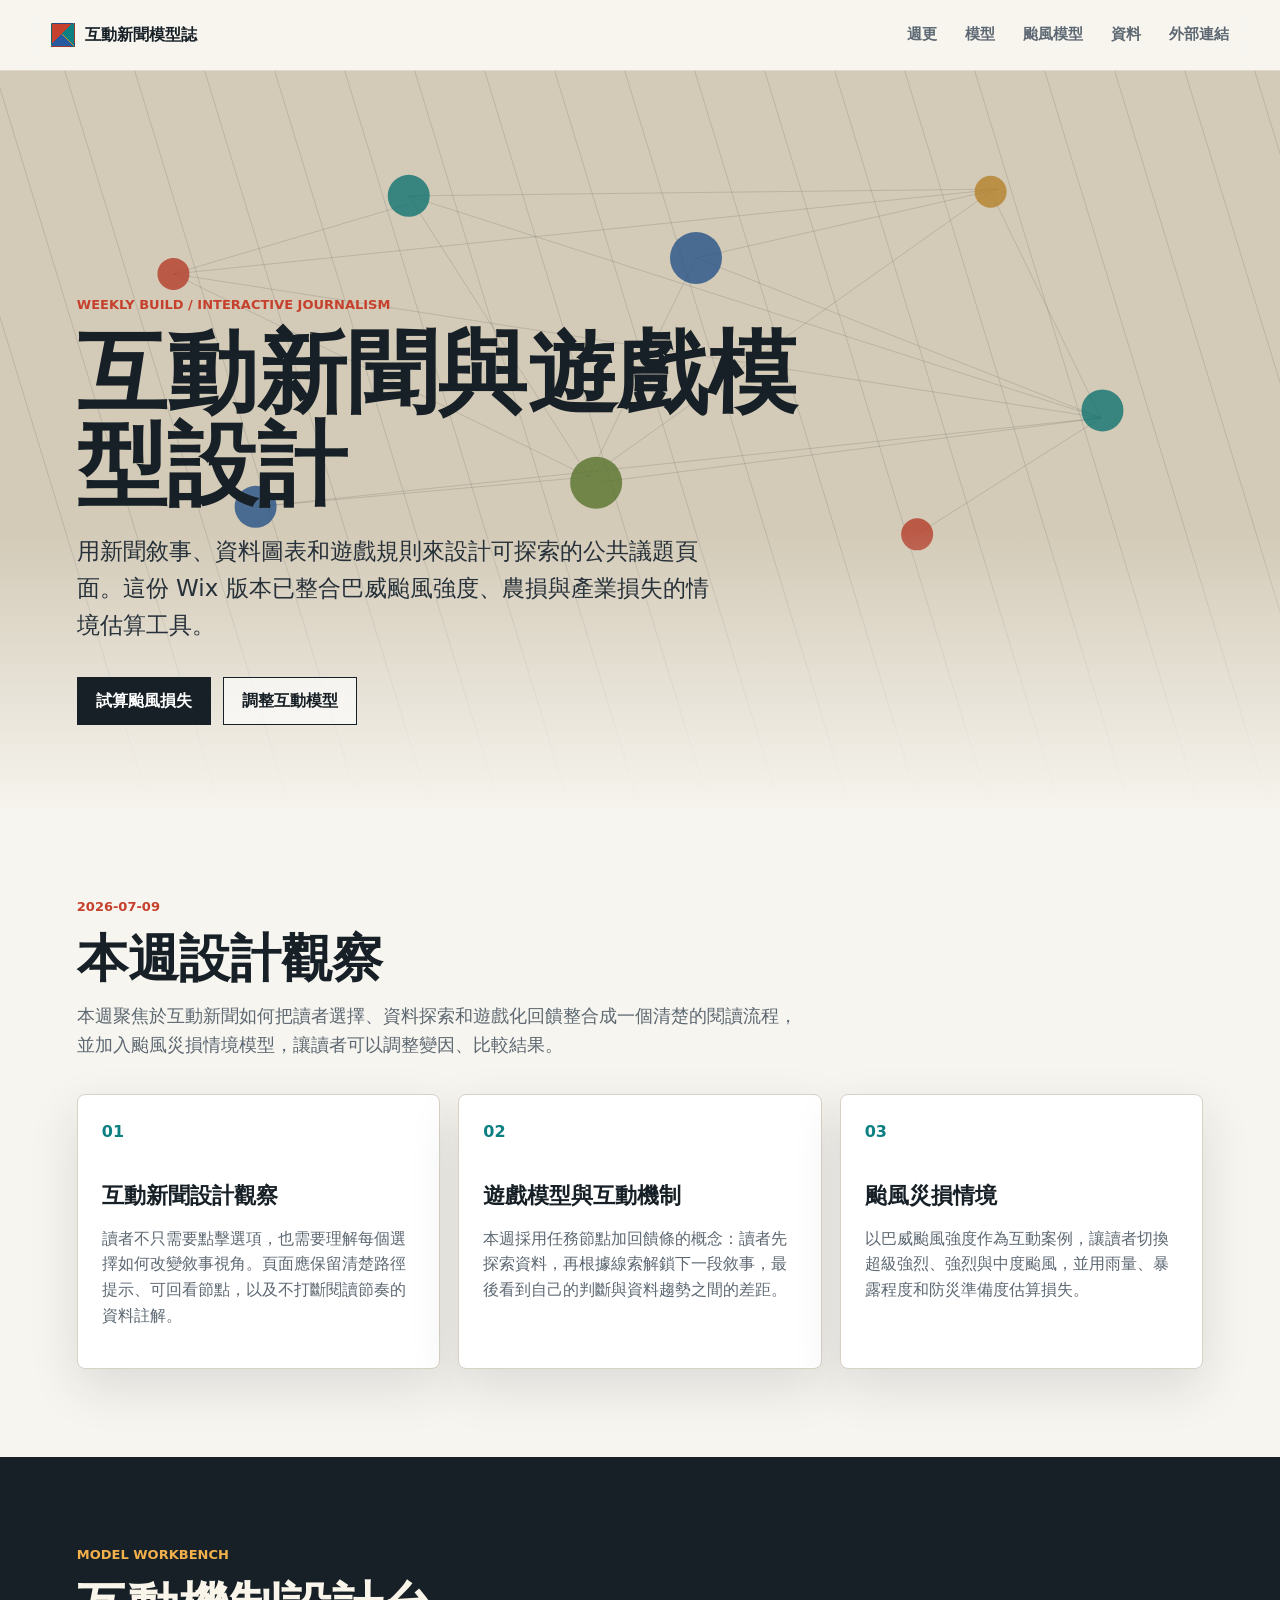
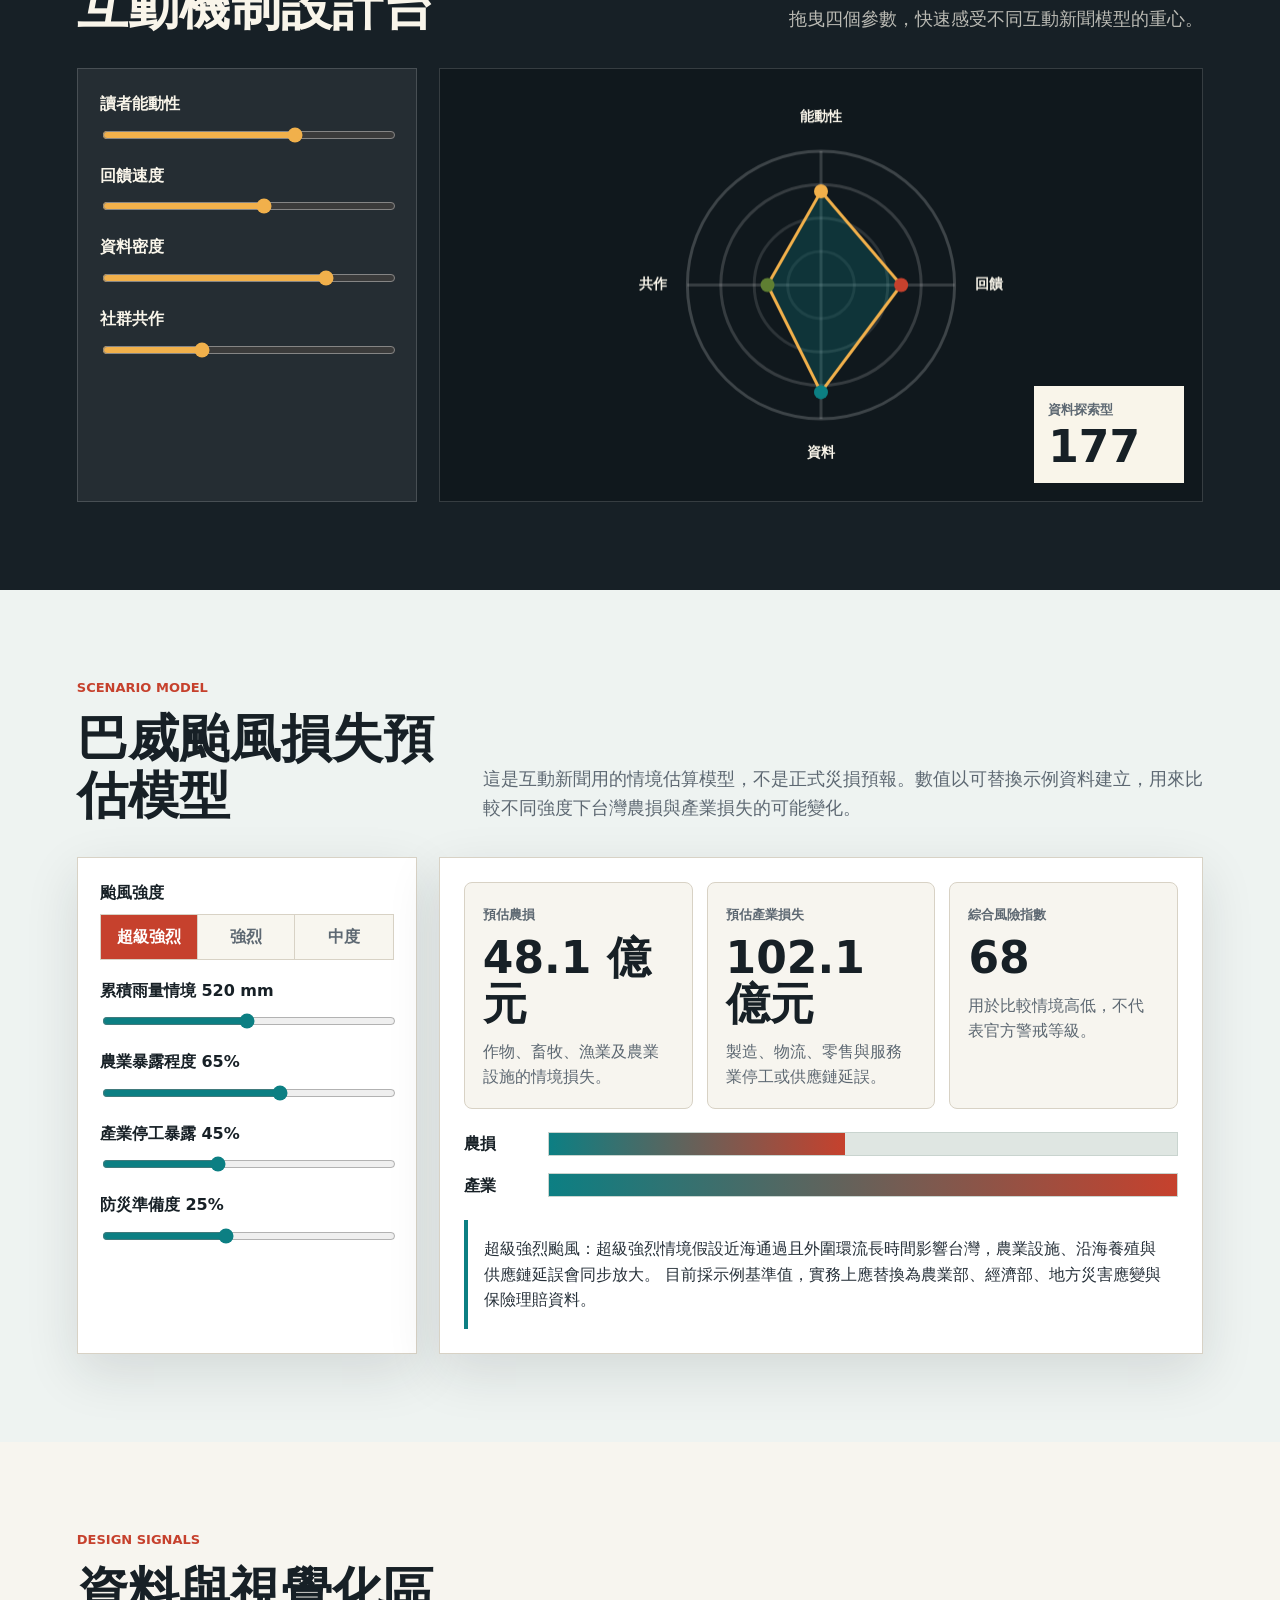
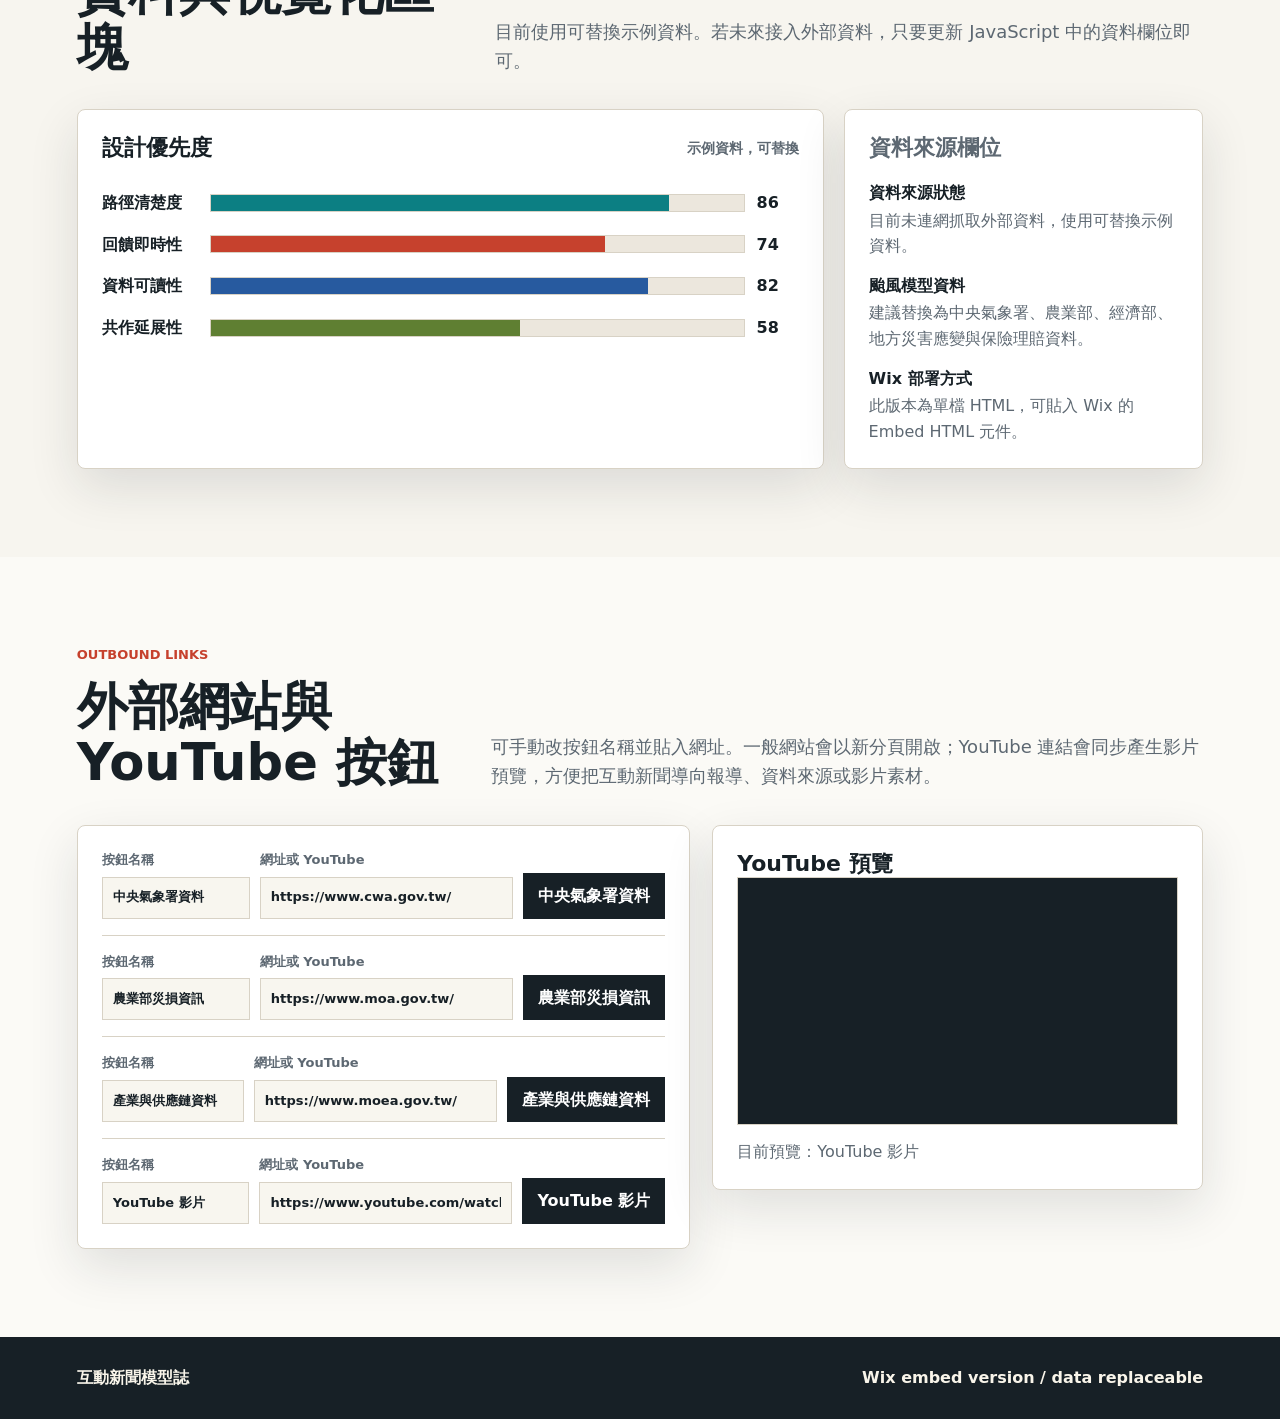
==== commit bab74df6: "Update index.html" ====
--- a/index.html
+++ b/index.html
@@ -1221,3 +1221,4 @@
     </script>
   </body>
 </html>
+
